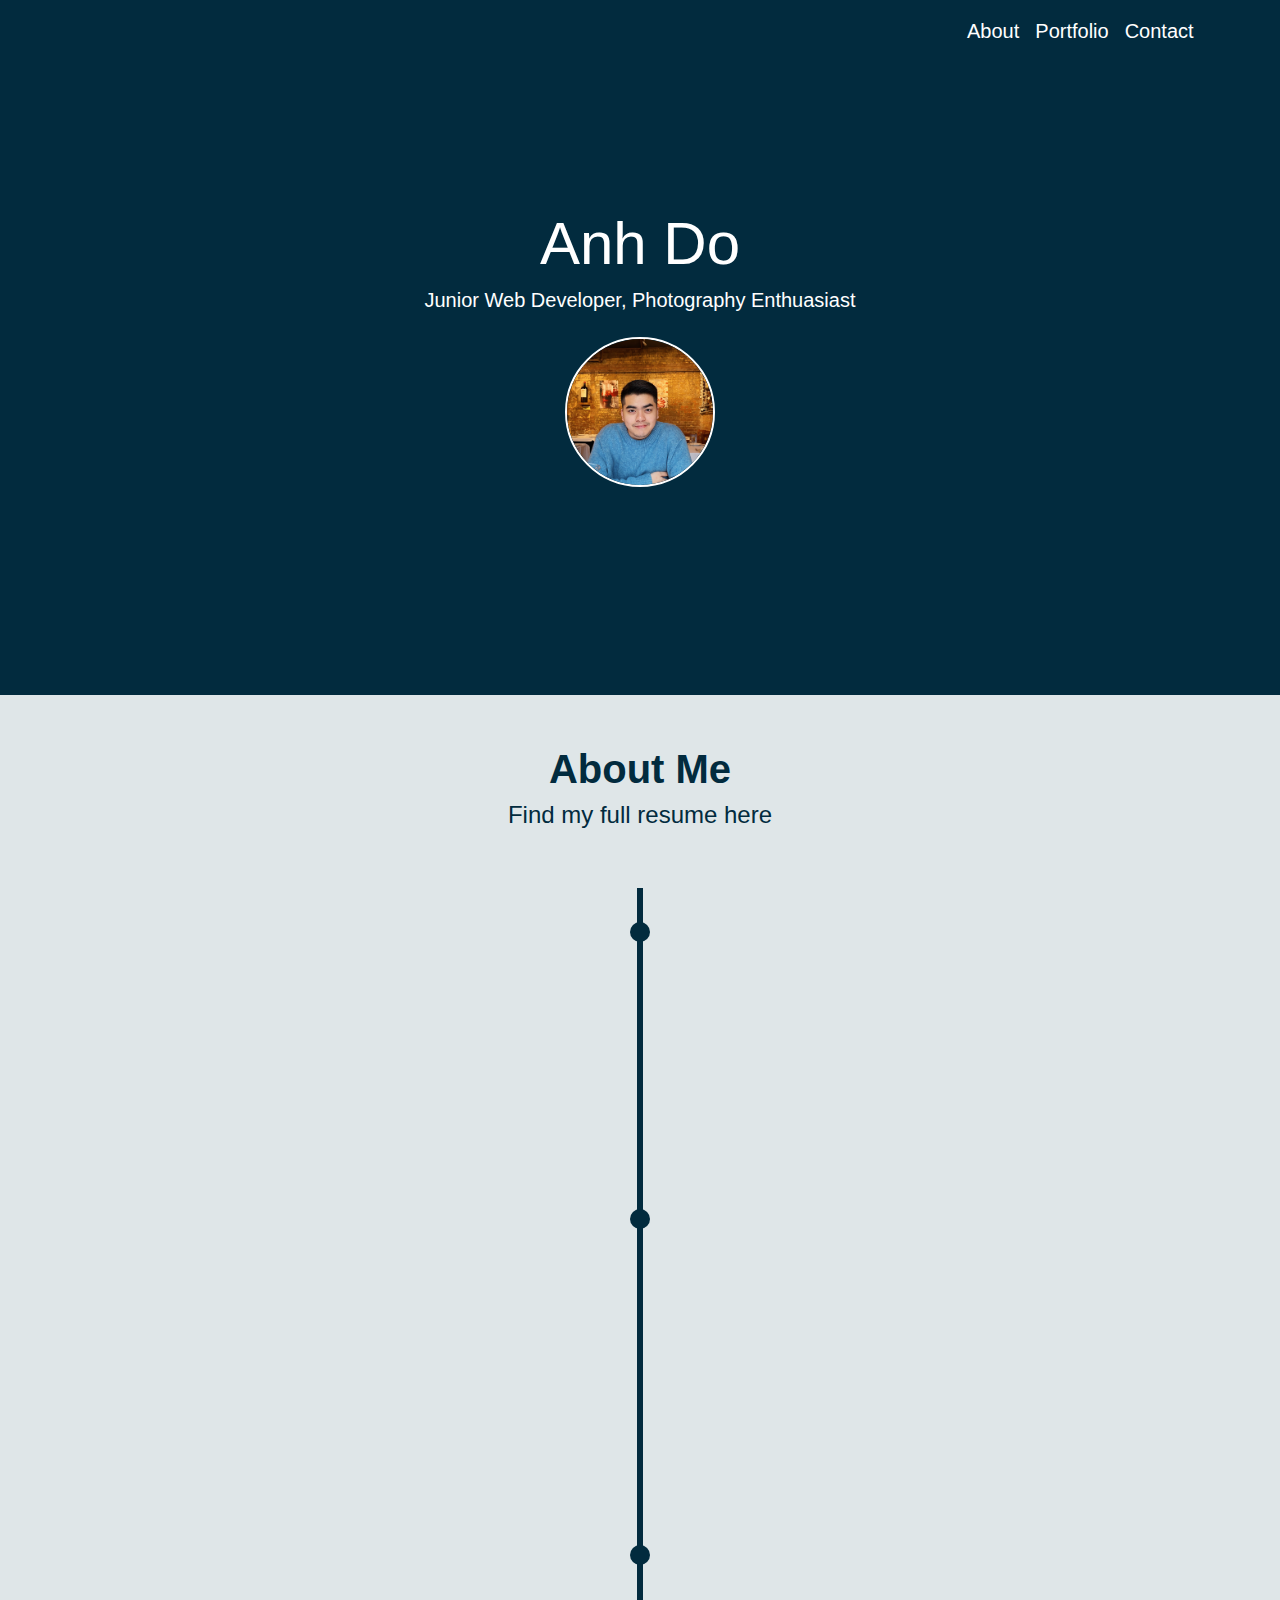
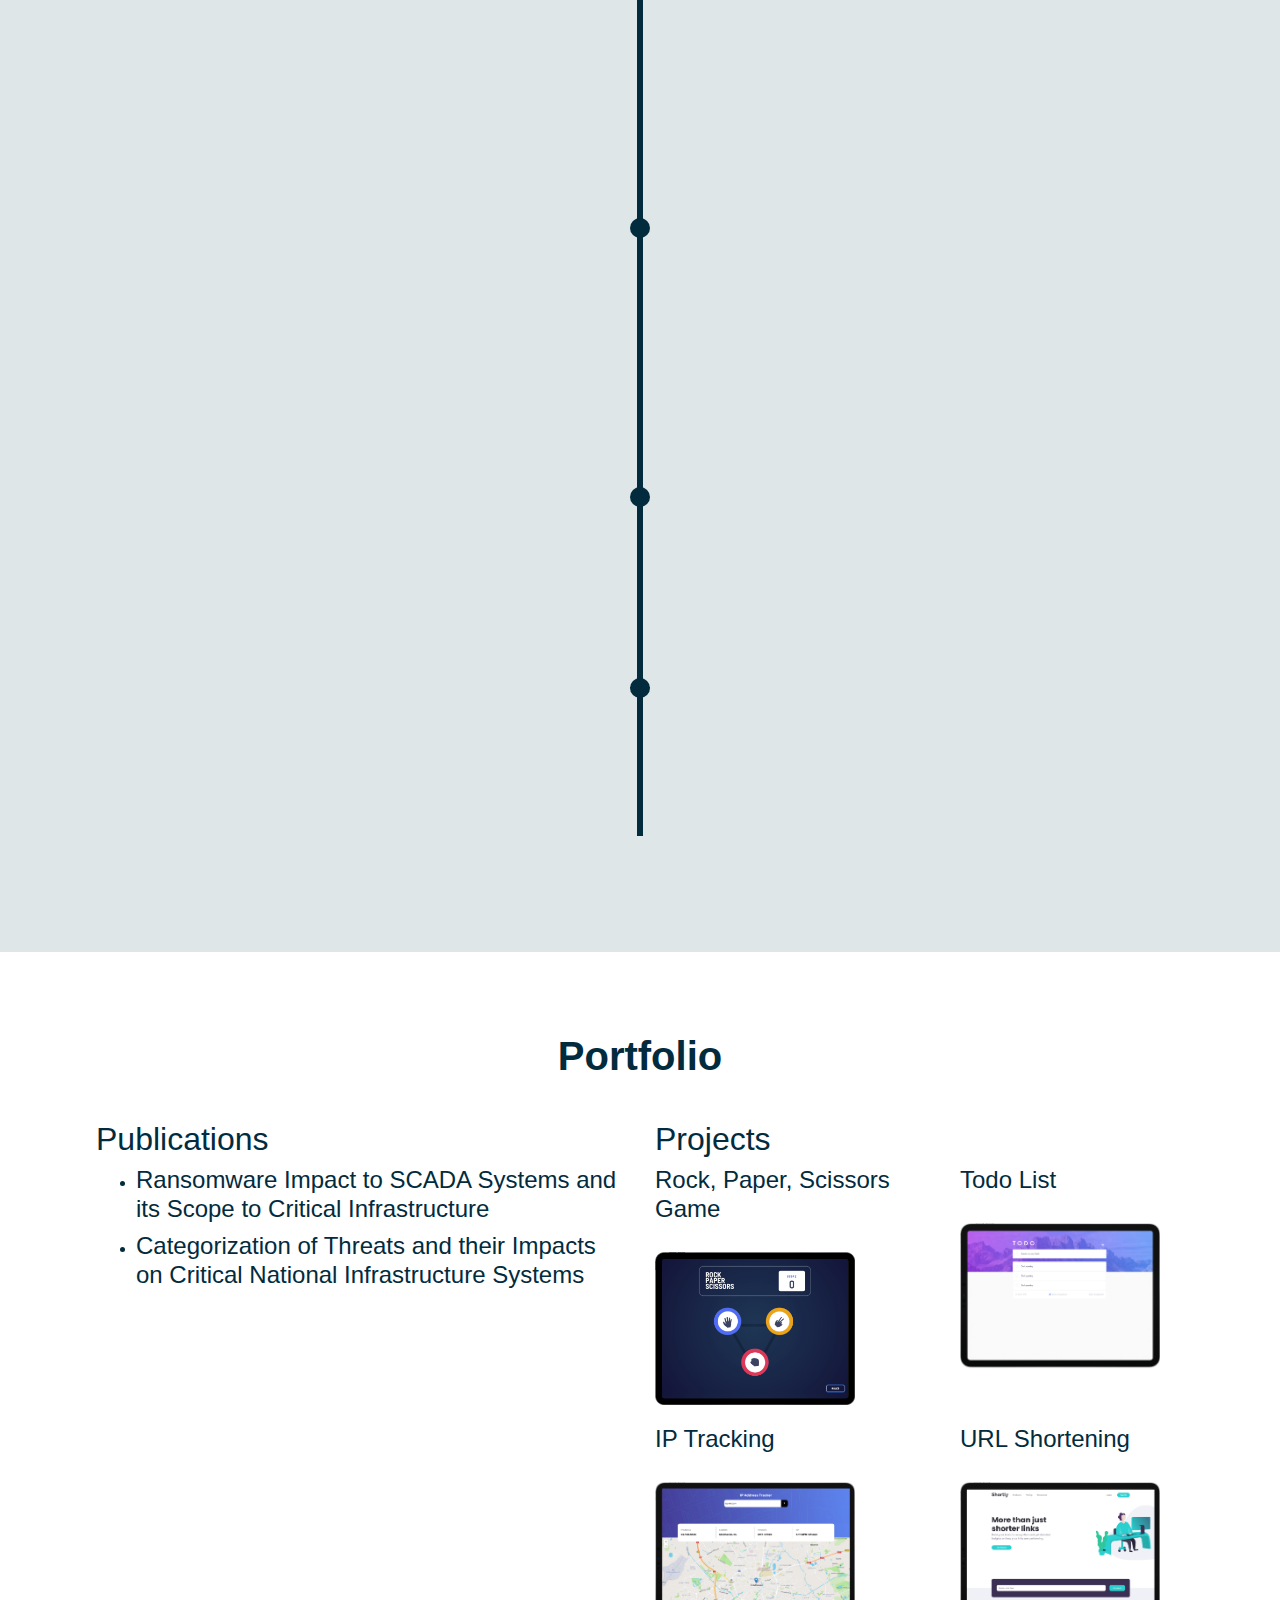
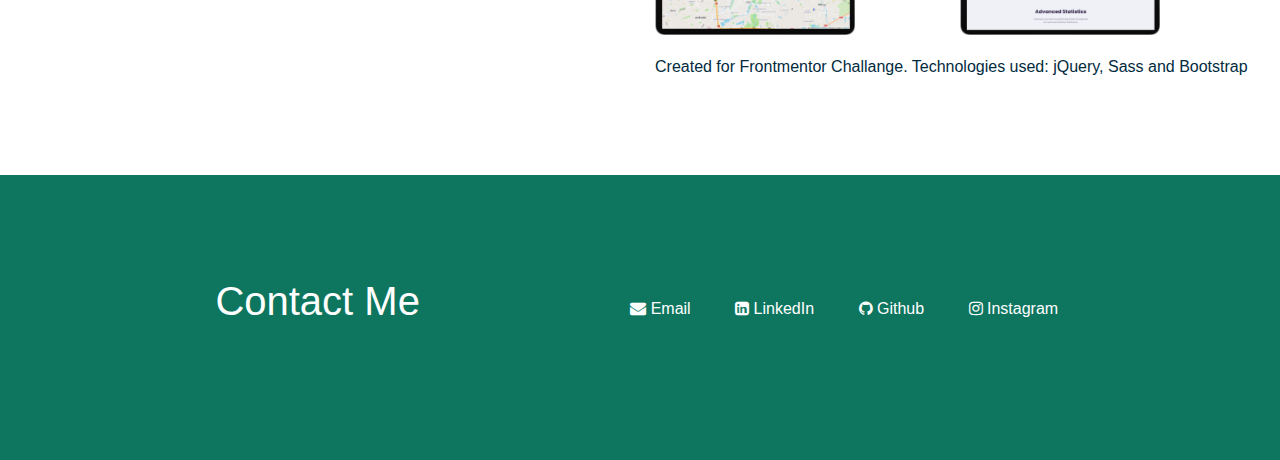
==== index.html @ 5423fd79 "Initial commit" ====
<!DOCTYPE html>
<html lang="en">

<head>
    <meta charset="UTF-8">
    <meta name="viewport" content="width=device-width, initial-scale=1.0"> <!-- displays site properly based on user's device -->

    <link rel="icon" type="image/png" sizes="32x32" href="./images/favicon-32x32.png">


    <link rel="stylesheet" href="https://stackpath.bootstrapcdn.com/bootstrap/4.3.1/css/bootstrap.min.css" integrity="sha384-ggOyR0iXCbMQv3Xipma34MD+dH/1fQ784/j6cY/iJTQUOhcWr7x9JvoRxT2MZw1T" crossorigin="anonymous">

    <link rel="stylesheet" type="text/css" href="style.css">

    <script src="https://code.jquery.com/jquery-3.3.1.slim.min.js" integrity="sha384-q8i/X+965DzO0rT7abK41JStQIAqVgRVzpbzo5smXKp4YfRvH+8abtTE1Pi6jizo" crossorigin="anonymous"></script>
    <script src="https://cdnjs.cloudflare.com/ajax/libs/popper.js/1.14.7/umd/popper.min.js" integrity="sha384-UO2eT0CpHqdSJQ6hJty5KVphtPhzWj9WO1clHTMGa3JDZwrnQq4sF86dIHNDz0W1" crossorigin="anonymous"></script>
    <script src="https://stackpath.bootstrapcdn.com/bootstrap/4.3.1/js/bootstrap.min.js" integrity="sha384-JjSmVgyd0p3pXB1rRibZUAYoIIy6OrQ6VrjIEaFf/nJGzIxFDsf4x0xIM+B07jRM" crossorigin="anonymous"></script>

    <script src="script.js"></script>
    <script src="jquery-3.5.1.js"></script>
    <link rel="stylesheet" href="https://maxcdn.bootstrapcdn.com/font-awesome/4.4.0/css/font-awesome.min.css">

    <!--Font-->
    <link href="https://fonts.googleapis.com/css?family=Barlow+Condensed:400,700&display=swap" rel="stylesheet">
    <link href="https://fonts.googleapis.com/css?family=Barlow&display=swap" rel="stylesheet">

    <title>Anh Do</title>


</head>



<body>
    <header>

        <nav class="navbar navbar-expand-lg navbar-dark fixed-top" id="menu">
            <a class="navbar-brand d-none" id="logo-name" href="#">Anh Do</a>
            <button class="navbar-toggler collapsed" type="button" data-toggle="collapse" data-target="#menuBar" aria-controls="navbarNav" aria-expanded="false" aria-label="Toggle navigation">
                <span class="icon-bar top-bar"></span>
                <span class="icon-bar middle-bar"></span>
                <span class="icon-bar bottom-bar"></span>
            </button>
            <div class="collapse navbar-collapse" id="menuBar">
                <ul class="navbar-nav ml-auto">
                    <li class="nav-item active">
                        <a class="nav-link" href="#about">About</a>
                    </li>
                    <li class="nav-item active">
                        <a class="nav-link" href="#portfolio">Portfolio</a>
                    </li>

                    <li class="nav-item active pricing">
                        <a class="nav-link" href="#contact">Contact</a>
                    </li>

                </ul>
            </div>
        </nav>
    </header>

    <div class="container-fluid">
        <div class="row top">
            <div class="col-md-12">
                <h1 class="text-center">Anh Do</h1>
                <h5 class="text-center">Junior Web Developer, Photography Enthuasiast</h5>
                <img class="img-responsive" id="myself" src="images/personal.JPG">
            </div>
        </div>

        <div id="about" class="row mid">
            <div class="col-md-12">
                <h1 class="text-center">About Me</h1>
                <h4 class="text-center">Find my full resume <a class="clickable" href="/document/ANHDO-CV.pdf">here</a></h4>
                <section class="timeline">
                    <ul>
                        <li>
                            <div>
                                <h4><i class="fa fa-briefcase"></i> IT Intern, Moot Design (2019 - Current)
                                </h4>
                                <p>Front-end web development using Wordpress, HTML, CSS and Javascript.<br>
                                    Back-end web development using PHP.<br>
                                    Carry out design research for clients projects.<br>
                                    Use Adobe Illustrator and Adobe InDesign to edit posters.</p>
                            </div>
                        </li>
                        <li>
                            <div>
                                <h4><i class="fa fa-briefcase"></i> Team Leader Service, ITSU (2017-2019)
                                </h4>
                                <p>Work closing shift as Manager on Duty.<br>
                                    Restaurant catering up to 300 customers per day.<br>
                                    Responsibilities include wastage control, cash reconciliation, handling customer complaints and ensuring great customer service.<br>
                                    Ensure team stays motivated and standards set by Head Office are implemented.<br>
                                    Balancing between job and academic studies.
                                </p>
                            </div>
                        </li>
                        <li>
                            <div>
                                <h4><i class="fa fa-graduation-cap"></i> Master of Science Cyber Security with Advanced Practice, Northumbria University (2017-2019)</h4>
                                <p>Achieved Distinction with modules including: Information Assurance and Risk Management, Wireless Networks and Security and Ethical Hacking.</p>
                            </div>
                        </li>
                        <li>
                            <div>
                                <h4><i class="fa fa-graduation-cap"></i> Bachelor of Engineering Computer Science, University of York (2014-2017)
                                </h4>
                                <p>Achieved 2:1 with modules including: Software Engineering, Vision and Graphics and Computer Vision Final Year project: A Comparison of Stereo Matching Algorithms.
                                </p>
                            </div>
                        </li>
                        <li>
                            <div>
                                <h4><i class="fa fa-graduation-cap"></i> A-Level, St. Andrew’s College Cambridge (2012-2014)
                                </h4>
                                <p>Achieved A in Mathematics, C in Further Mathematics and C in Economics.
                                </p>
                            </div>
                        </li>
                        <li>
                            <div>
                                <h4><i class="fa fa-graduation-cap"></i> GCSE, St. Andrew’s College Cambridge (2010-2012)
                                </h4>
                                <p>Mathematics, Additional Science, History, Economics, ICT and Arts.
                                </p>
                            </div>
                        </li>
                    </ul>
                </section>

            </div>

        </div>

        <div class="row bottom">
            <div class="col-md-12">
                <h1 class="text-center">Portfolio</h1>
                <div class="row" id="portfolio">
                    <div class="col-md-6 col-12" id="research">
                        <h2>Publications</h2>
                        <ul>
                            <li>
                                <h4><a class="clickable" href="https://ieeexplore.ieee.org/document/8688299">Ransomware Impact to SCADA Systems and its Scope to Critical Infrastructure</a></h4>

                            </li>

                            <li>
                                <h4><a class="clickable" href="https://ieeexplore.ieee.org/document/8688015">Categorization of Threats and their Impacts on Critical National Infrastructure Systems</a></h4>
                            </li>

                        </ul>
                    </div>

                    <div class="col-md-6 col-12">
                        <h2>Projects</h2>
                        <div class="project-container">
                            <div>
                                <a class="clickable" href="https://github.com/hoanganhbeo96/rock-paper-scissors">
                                    <h4>Rock, Paper, Scissors Game</h4>
                                </a>
                                <a class="clickable" href="rock-paper-scissors/index.html"><img class="project" src="images/rps.png"></a>
                                
                            </div>
    
    
                            <div>
                                <a class="clickable" href="https://github.com/hoanganhbeo96/todo-main-app">
                                    <h4>Todo List</h4>
                                </a>
                                <a class="clickable" href="todo-app-main/index.html"><img class="project" src="images/todo.png"></a>
                            </div>
    
                            <div>
                                <a class="clickable" href="https://github.com/hoanganhbeo96/ip-address-tracker-master">
                                    <h4>IP Tracking</h4>
                                </a>
                                <a class="clickable" href="ip-address-tracker-master/index.html"><img class="project" src="images/ip-address.png"></a>
                            </div>
    
                            <div>
                                <a class="clickable" href="https://github.com/hoanganhbeo96/url-shortening-api-master">
                                    <h4>URL Shortening</h4>
                                </a>
                                <a class="clickable" href="url-shortening-api-master/index.html"><img class="project" src="images/url-shortening.png"></a>
                            </div>
                        </div>



                        <p>Created for Frontmentor Challange. Technologies used: jQuery, Sass and Bootstrap</p>

                        
                    </div>

                </div>
            </div>
        </div>




    </div>
    <footer class="bounce-up animation-element">
        <div class="row" id="contact">
            <div class="col-4 col-md-5">
                <h1 class="text-center">Contact Me</h1>
            </div>
            <div class="col-8 col-md-6">
                <ul class="contact">
                    <a href="mailto:anhdo.cs.96@gmail.com">
                        <li><i class="fa fa-envelope"></i> Email</li>
                    </a>
                    <a href="https://www.linkedin.com/in/anh-do-544970118/">
                        <li><i class="fa fa-linkedin-square"></i> LinkedIn</li>
                    </a>
                    <a href="https://github.com/hoanganhbeo96">
                        <li><i class="fa fa-github"></i> Github</li>
                    </a>
                    <a href="https://www.instagram.com/funky.anh/">
                        <li><i class="fa fa-instagram"></i> Instagram</li>
                    </a>
                </ul>
            </div>
        </div>

    </footer>

</body></html>
---- style.css ----
@font-face {
    font-family: graphik;
    src: url('/fonts/Graphik-Regular.ttf');
}

@font-face {
    font-family: Noto-Sans;
    src: url('/fonts/NotoSansJP-Regular.otf');
}

@font-face {
    font-family: Noto-Sans;
    src: url('/fonts/NotoSansJP-Bold.otf');
    font-weight: bold;
}

body {
    background: #022B3E;
    color: white;
    font-family: 'Noto-Sans', sans-serif;
}

header {
    margin: 0 5em;
}

header .navbar {
    background-color: #022B3E;
    font-size: 20px;
}

header .navbar #menuBar {
    padding-right: 5%;
}

header #logo-name {
    margin-left: 60px;
}

/* Hamburger Menu */
.icon-bar {
    width: 22px;
    height: 2px;
    background-color: white;
    display: block;
    transition: all 0.2s;
    margin-top: 4px
}

.navbar-toggler {
    border: none;
    background: transparent !important;
}

/*
.navbar-toggler .top-bar {
    transform: rotate(45deg);
    transform-origin: 10% 10%;
}

.navbar-toggler .middle-bar {
    opacity: 1;
    transform: translateX(-3px);
}

.navbar-toggler .bottom-bar {
    transform: rotate(-45deg);
    transform-origin: 10% 100%;
}
*/

.navbar-toggler .top-bar {
    transform: translateX(11.5px) rotate(55deg);
    transform-origin: 10% 10%;
}

.navbar-toggler .middle-bar {
    opacity: 1;
    width: 16px;
    transform: translateX(4px) translateY(4px);
}

.navbar-toggler .bottom-bar {
    transform: translateY(2px) rotate(-55deg);
    transform-origin: 10% 100%;
}



.navbar-toggler.collapsed .top-bar {
    transform: rotate(0);

}

.navbar-toggler.collapsed .middle-bar {
    opacity: 1;
    transform: translateX(0px);
    width: 22px;
}

.navbar-toggler.collapsed .bottom-bar {
    transform: rotate(0);
}

.top {
    background: #022B3E;
    padding-top: 13rem;
    padding-bottom: 13rem;
}

.top h1 {
    /* font-family: 'graphik'; */
    font-size: 60px;
}

#myself {
    width: 150px;
    border: 2px solid white;
    border-radius: 50%;
    margin-top: 25px;
    display: block;
    margin-left: auto;
    margin-right: auto;
}

.mid {
    padding: 50px 0;
    background: #DFE6E8;
    color: #022B3E;
    overflow-x: hidden;
}

.mid h1 {
    font-weight: bold;
}

.mid a {
    color: #022B3E;
}


.bottom {
    background: #fff;
    color: #022B3E;
    padding-top: 5rem;
    padding-bottom: 5rem;
}

.bottom h1 {
    font-weight: bold;
}

footer {
    background: #0E755F;
    padding: 8% 8%;
}

a,
a:hover {
    text-decoration: none;
}

.bottom a {
    color: #022B3E !important;
}

.contact li {
    display: inline-block;
    text-align: center;
    padding: 20px;
    color: white;
}

.contact a {
    text-decoration: none;
}

.contact {
    text-align: center;
}

.contact h1 {
    font-weight: bold;
}


#about li {
    max-width: 400px;
}

.timeline ul {
    background: inherit;
    padding: 50px 0;
    left: 50%;
}

/* Timeline */
.timeline ul li {
    list-style-type: none;
    position: relative;
    width: 6px;
    margin: 0 auto;
    padding-top: 20px;
    background: #022B3E;
}

/* Circle Marker */

.timeline ul li::after {
    content: '';
    position: absolute;
    left: 50%;
    top: 34px;
    transform: translateX(-50%);
    width: 20px;
    height: 20px;
    border-radius: 50%;
    /*    background: #ee4d4d;*/
    background: inherit;
}

.timeline ul li div {
    position: relative;
    bottom: 0;
    width: 400px;
    padding: 15px;
    background: white;
    color: black;
    border-radius: 10px;
}

.timeline ul li div::before {
    content: '';
    position: absolute;
    top: 15px;
    width: 0;
    height: 0;
    border-style: solid;
}

/* Arrows */
.timeline ul li:nth-child(even) div {
    left: 45px;
}

.timeline ul li:nth-child(even) div::before {
    left: -15px;
    border-width: 8px 16px 8px 0;
    border-color: transparent #ee4d4d transparent transparent;
}

.timeline ul li:nth-child(odd) div {
    left: -439px;
}

.timeline ul li:nth-child(odd) div::before {
    right: -15px;
    border-width: 8px 0 8px 16px;
    border-color: transparent transparent transparent #ee4d4d;
}

/* Headline */
.timeline h4 {
    padding: 10px 15px;
    background: #ee4d4d;
    color: white;
    margin: -15px -15px 0 -15px;
    border-radius: 10px 10px 0 0;
}

.timeline p {
    padding-top: 15px;
    font-family: 'Barlow', sans-serif;
}




/* Timeline animation */

.timeline ul li::after {
    transition: background .5s ease-in-out;
}

.timeline ul li.in-view::after {
    background: #75BD23;
}

.timeline ul li div {
    visibility: hidden;
    opacity: 0;
    transition: all .5s ease-in-out;
}

.timeline ul li:nth-child(even) div {
    transform: translate3d(200px, 0, 0);
}

.timeline ul li:nth-child(odd) div {
    transform: translate3d(-200px, 0, 0);
}

.timeline ul li.in-view div {
    transform: none;
    visibility: visible;
    opacity: 1;
}


#portfolio {
    margin-top: 40px;
}

#research {
    padding-left: 6em;
}

#portfolio a {
    color: white;
}

#portfolio a:hover {
    color: #e0f8eb;
}


.project {
    width: 200px;
    padding: 20px 0;
}

.project-container {
    display: grid;
    grid-template-columns: 1fr 1fr;
}




a.clickable,
a.clickable:visited {
    background-image:
        linear-gradient(transparent 2px,
            #022B3E 2px,
            #022B3E 4px,
            transparent 4px);
    background-size: 0% 6px;
    background-position: 0 bottom;
    transition: background-size 0.3s ease-in-out;
    background-repeat: no-repeat;
    padding-bottom: 4px;
}

a.clickable:hover {
    background-size: 100% 6px;
}





@media screen and (max-width: 900px) {
    .timeline ul li div {
        width: 250px;
    }

    .timeline ul li:nth-child(odd) div {
        left: -289px;
    }

    #research {
        padding-left: 20px;
        padding-bottom: 20px;
    }

    #research h4 {
        font-size: 20px;
    }

}



@media screen and (max-width: 600px) {
    .timeline ul li {
        margin-left: 20px;
    }

    .timeline ul li div {
        width: calc(100vw - 100px);
    }

    .timeline ul li:nth-child(odd) div {
        left: 45px;
    }

    .timeline ul li:nth-child(odd) div::before {
        left: -15px;
        border-width: 8px 16px 8px 0;
        border-color: transparent #F45B69 transparent transparent;
    }

    .project-container {
        grid-template-columns: 1fr;
        text-align: center;
    }

}
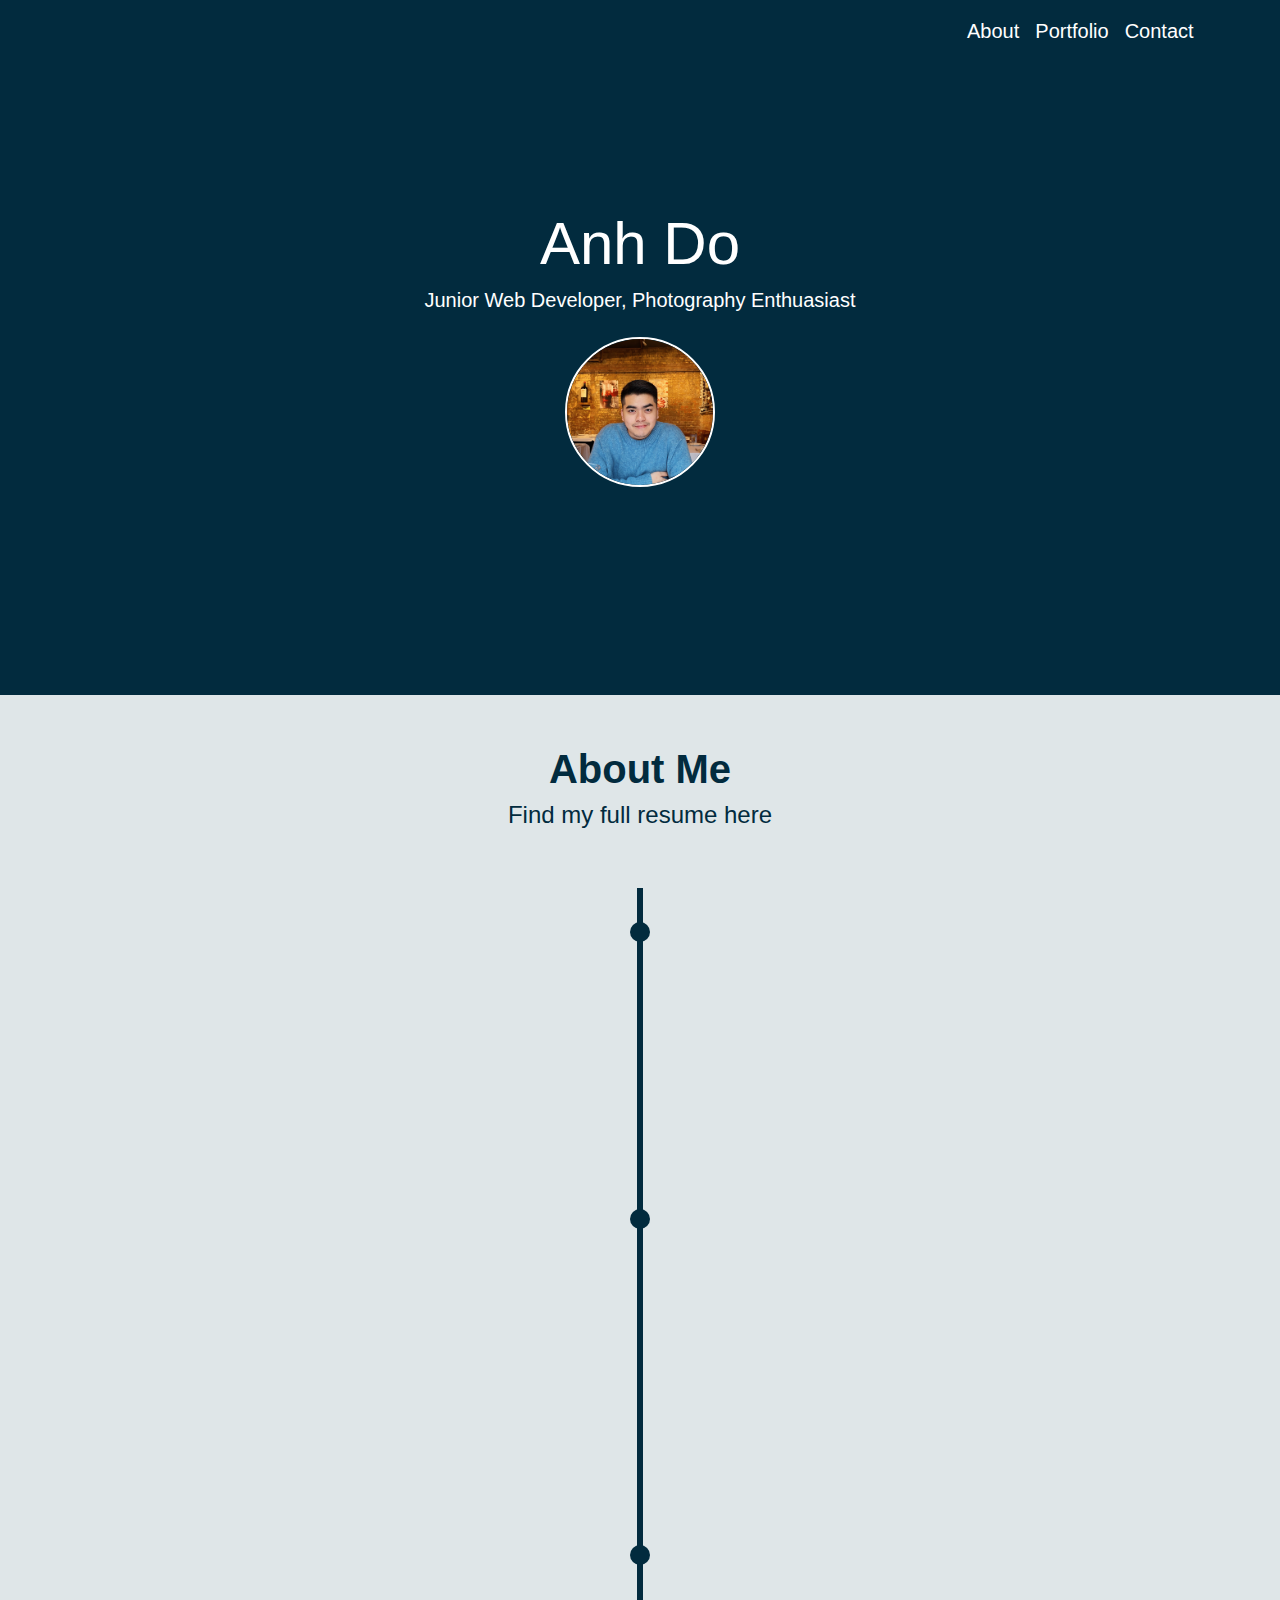
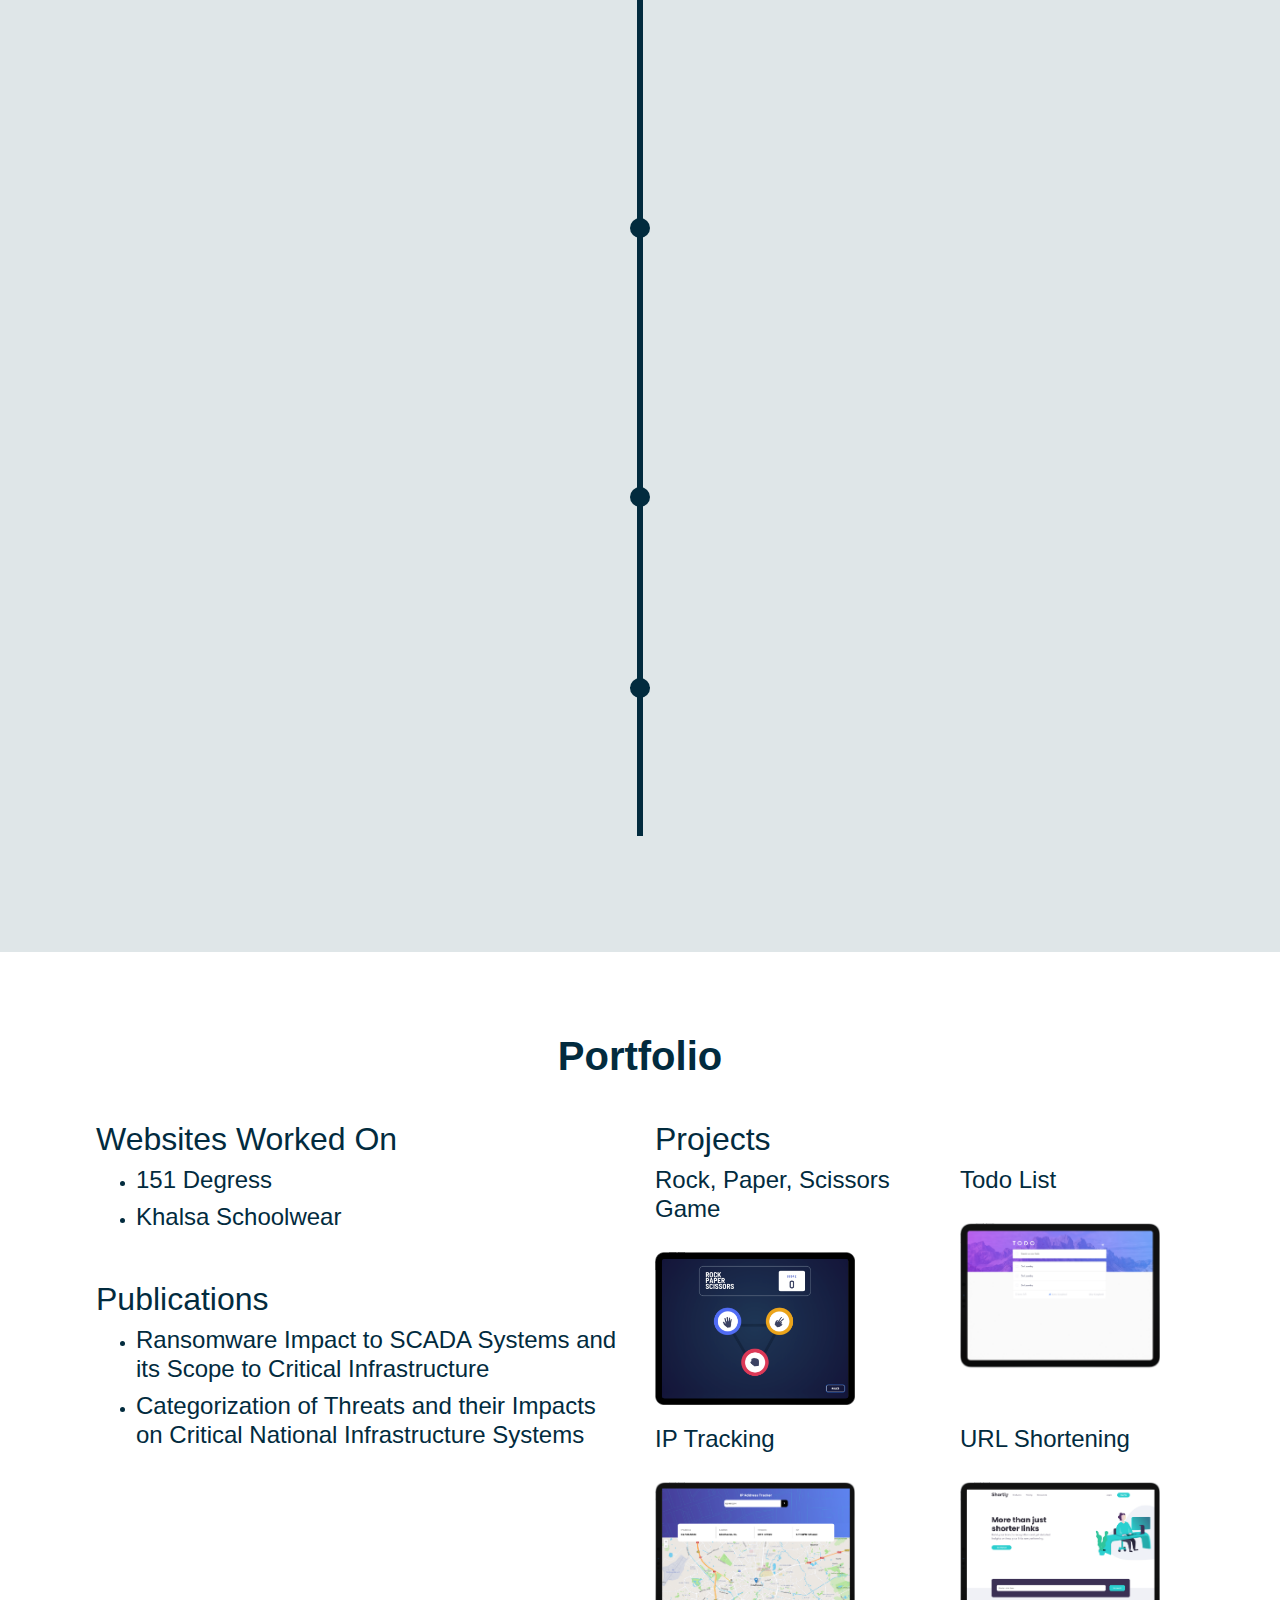
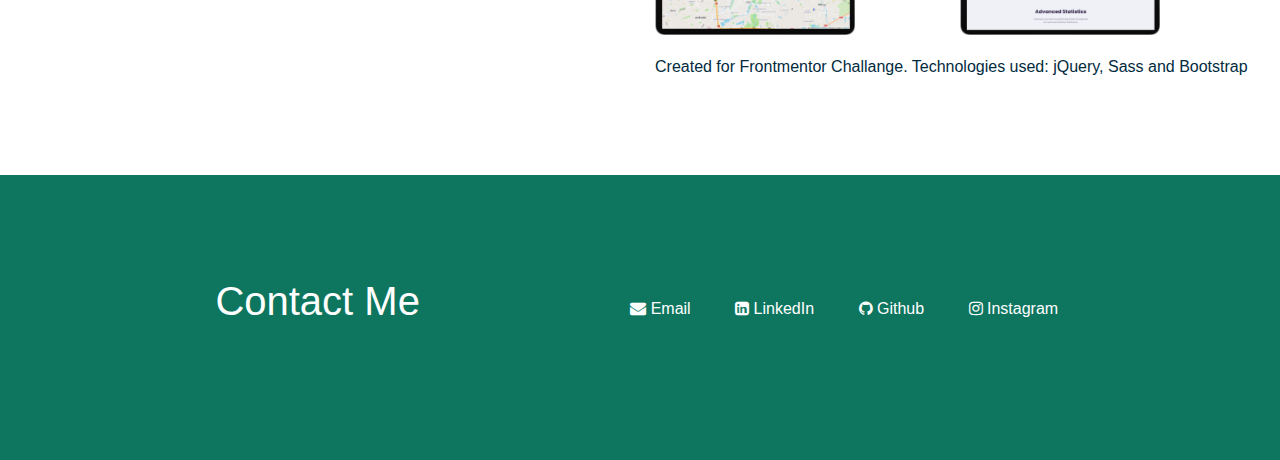
==== commit cb0332cb: "fix index.html" ====
--- a/index.html
+++ b/index.html
@@ -138,7 +138,17 @@
                 <h1 class="text-center">Portfolio</h1>
                 <div class="row" id="portfolio">
                     <div class="col-md-6 col-12" id="research">
-                        <h2>Publications</h2>
+                       <h2>Websites Worked On</h2>
+                       <ul>
+                           <li>
+                                <h4><a href="https://151degrees.co.uk" class="clickable">151 Degress</a></h4>
+                           </li>
+                           <li>
+                            <h4><a href="https://khalsaschoolwear.co.uk" class="clickable">Khalsa Schoolwear</a></h4>
+                            </li>
+                       </ul>
+                       
+                        <h2 class="mt-5">Publications</h2>
                         <ul>
                             <li>
                                 <h4><a class="clickable" href="https://ieeexplore.ieee.org/document/8688299">Ransomware Impact to SCADA Systems and its Scope to Critical Infrastructure</a></h4>
@@ -156,7 +166,7 @@
                         <h2>Projects</h2>
                         <div class="project-container">
                             <div>
-                                <a class="clickable" href="https://github.com/hoanganhbeo96/rock-paper-scissors">
+                                <a class="clickable" href="https://github.com/anhdodev/rock-paper-scissors">
                                     <h4>Rock, Paper, Scissors Game</h4>
                                 </a>
                                 <a class="clickable" href="rock-paper-scissors/index.html"><img class="project" src="images/rps.png"></a>
@@ -165,24 +175,24 @@
     
     
                             <div>
-                                <a class="clickable" href="https://github.com/hoanganhbeo96/todo-main-app">
+                                <a class="clickable" href="https://github.com/anhdodev/todo-main-app">
                                     <h4>Todo List</h4>
                                 </a>
-                                <a class="clickable" href="todo-app-main/index.html"><img class="project" src="images/todo.png"></a>
-                            </div>
-    
-                            <div>
-                                <a class="clickable" href="https://github.com/hoanganhbeo96/ip-address-tracker-master">
+                                <a class="clickable" href="todo-app/index.html"><img class="project" src="images/todo.png"></a>
+                            </div>
+    
+                            <div>
+                                <a class="clickable" href="https://github.com/anhdodev/ip-address">
                                     <h4>IP Tracking</h4>
                                 </a>
-                                <a class="clickable" href="ip-address-tracker-master/index.html"><img class="project" src="images/ip-address.png"></a>
-                            </div>
-    
-                            <div>
-                                <a class="clickable" href="https://github.com/hoanganhbeo96/url-shortening-api-master">
+                                <a class="clickable" href="ip-address-tracker/index.html"><img class="project" src="images/ip-address.png"></a>
+                            </div>
+    
+                            <div>
+                                <a class="clickable" href="https://github.com/anhdodev/url-shortening">
                                     <h4>URL Shortening</h4>
                                 </a>
-                                <a class="clickable" href="url-shortening-api-master/index.html"><img class="project" src="images/url-shortening.png"></a>
+                                <a class="clickable" href="url-shortening/index.html"><img class="project" src="images/url-shortening.png"></a>
                             </div>
                         </div>
 
@@ -214,7 +224,7 @@
                     <a href="https://www.linkedin.com/in/anh-do-544970118/">
                         <li><i class="fa fa-linkedin-square"></i> LinkedIn</li>
                     </a>
-                    <a href="https://github.com/hoanganhbeo96">
+                    <a href="https://github.com/anhdodev">
                         <li><i class="fa fa-github"></i> Github</li>
                     </a>
                     <a href="https://www.instagram.com/funky.anh/">
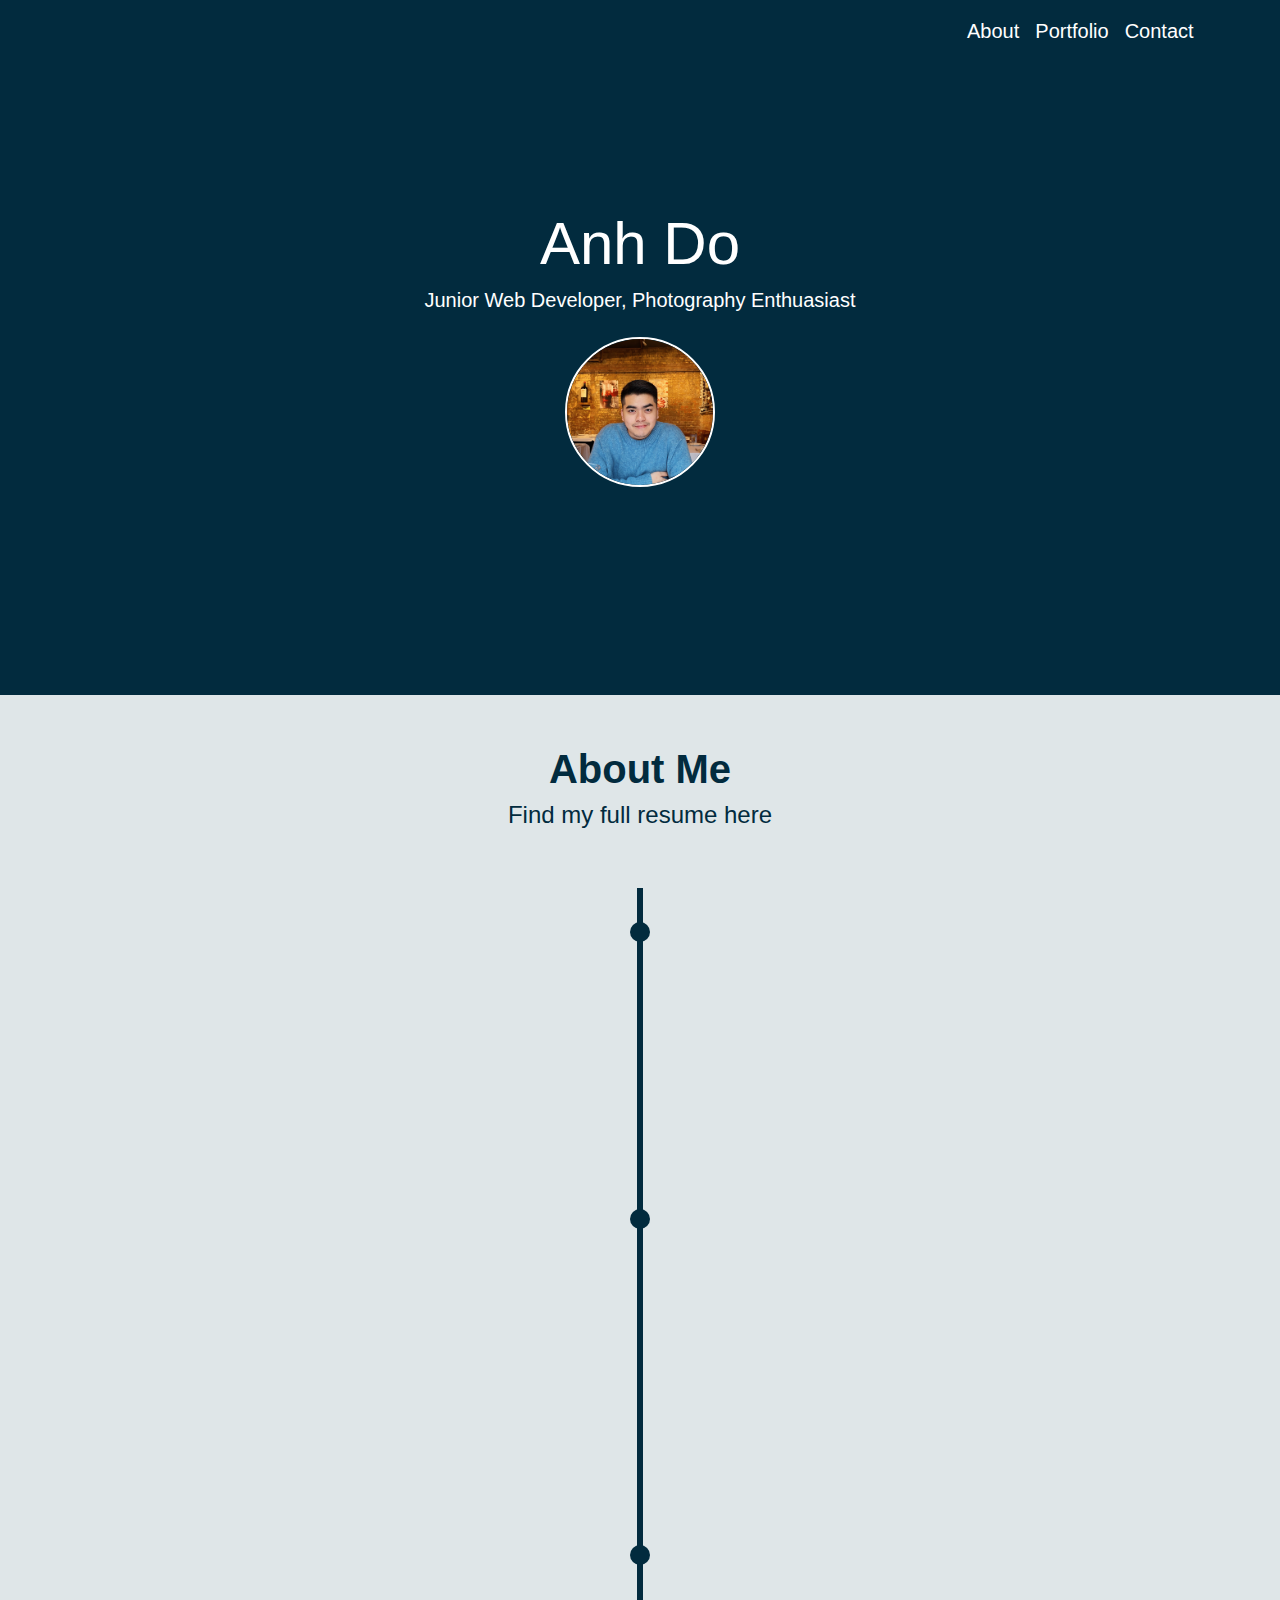
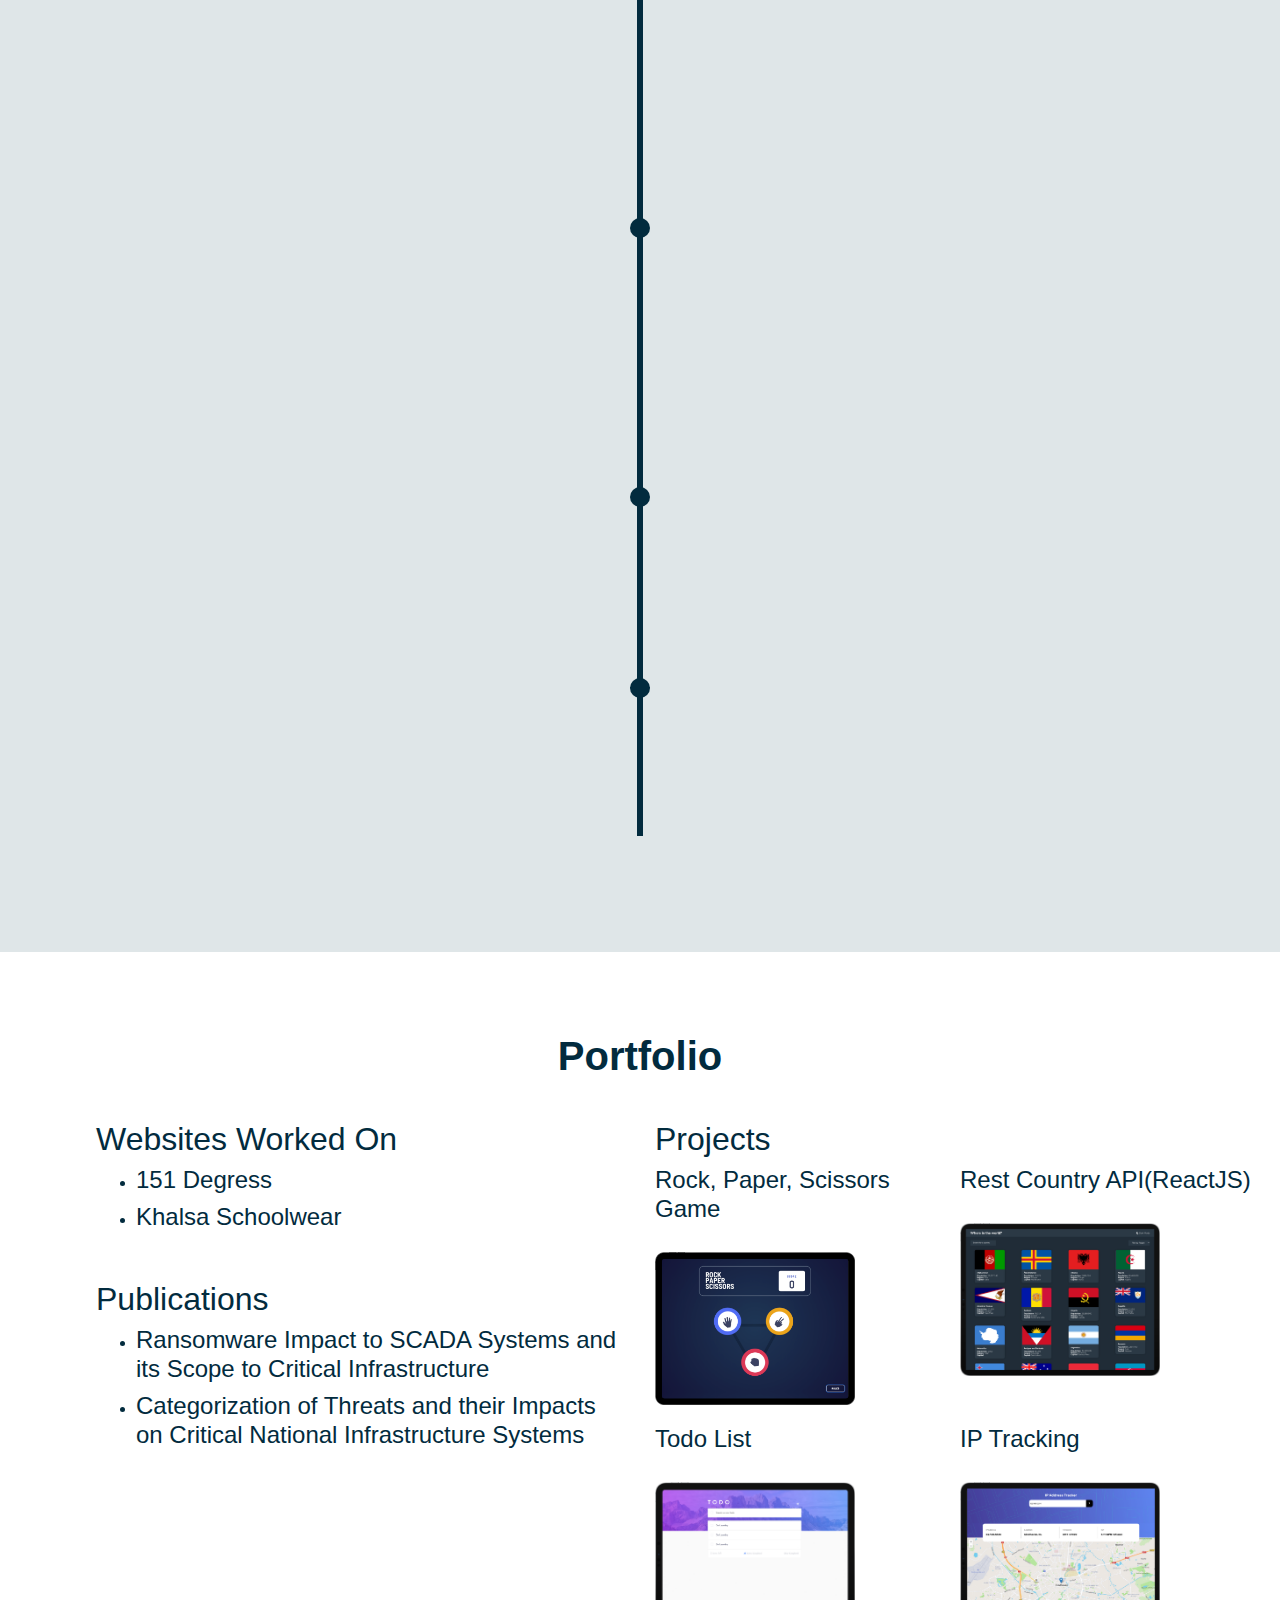
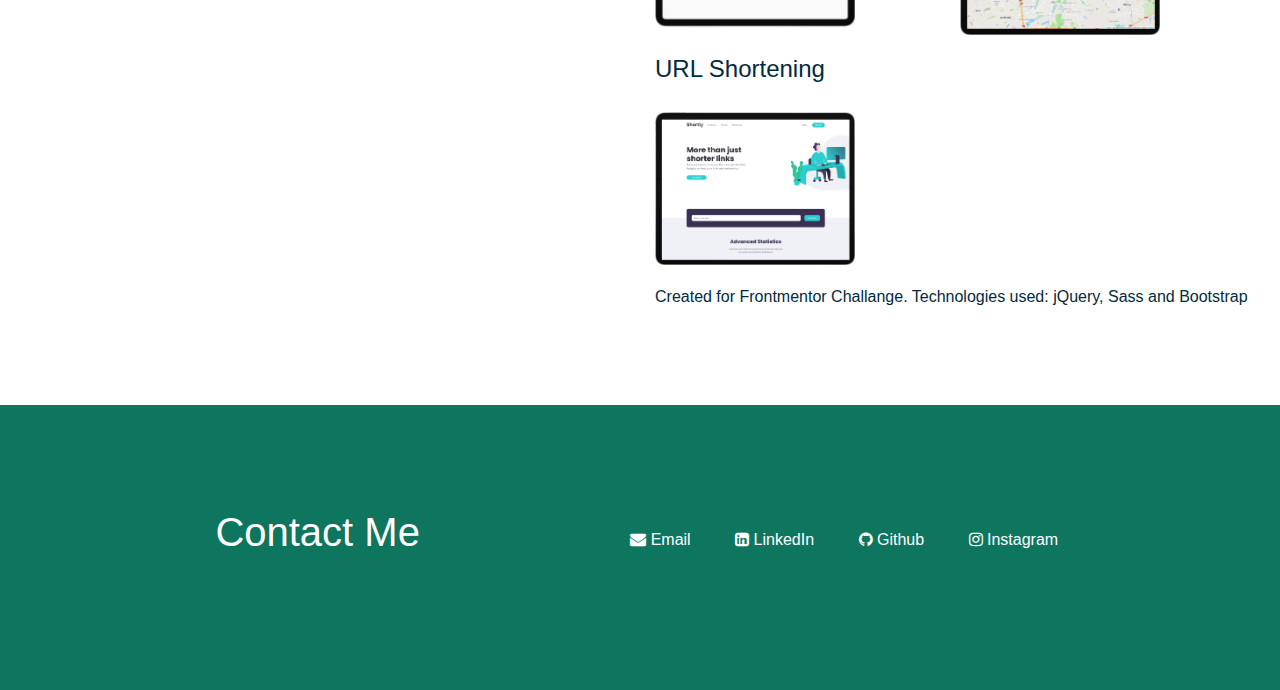
==== commit 7fa32970: "Add new project" ====
--- a/index.html
+++ b/index.html
@@ -172,6 +172,14 @@
                                 <a class="clickable" href="rock-paper-scissors/index.html"><img class="project" src="images/rps.png"></a>
                                 
                             </div>
+                            
+                            <div>
+                                <a class="clickable" href="https://github.com/anhdodev/restcountry">
+                                    <h4>Rest Country API(ReactJS)</h4>
+                                </a>
+                                <a class="clickable" href="https://restcountry.vercel.app"><img class="project" src="images/restcountry.png"></a>
+                                
+                            </div>
     
     
                             <div>
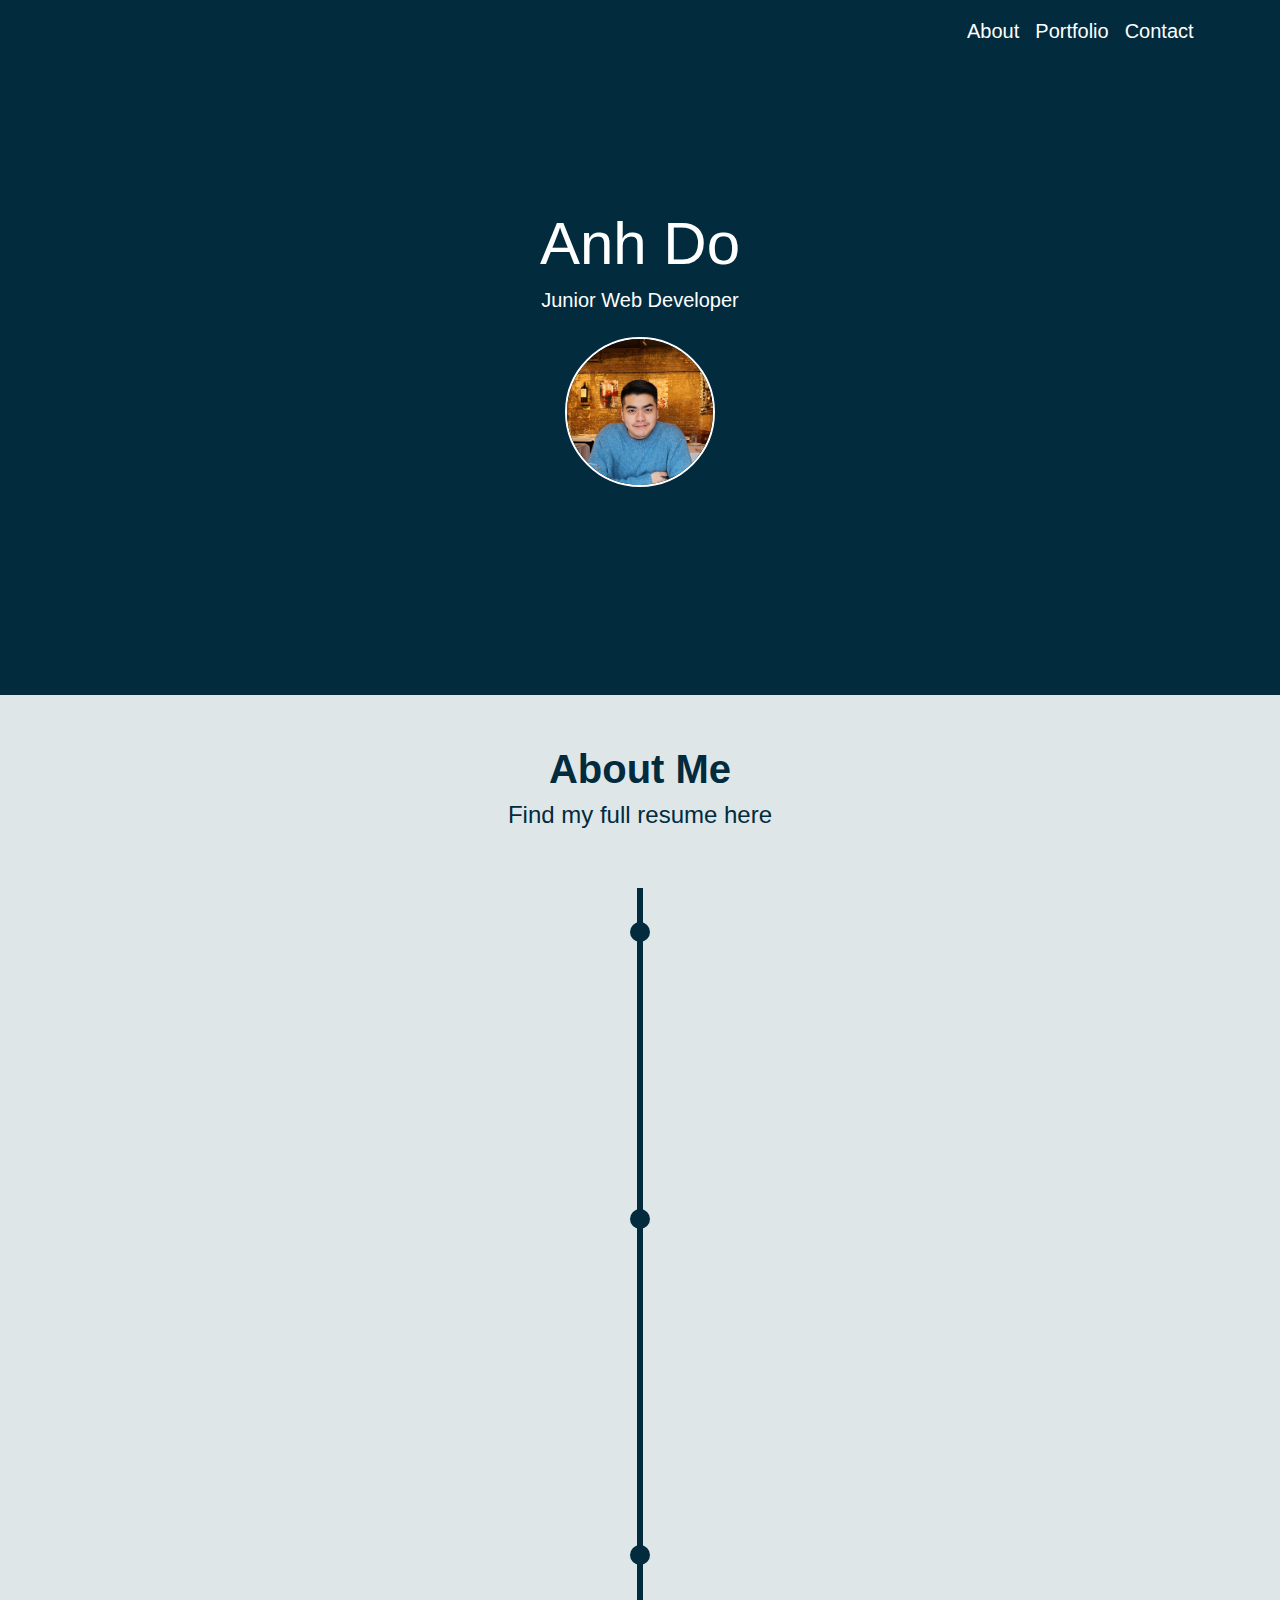
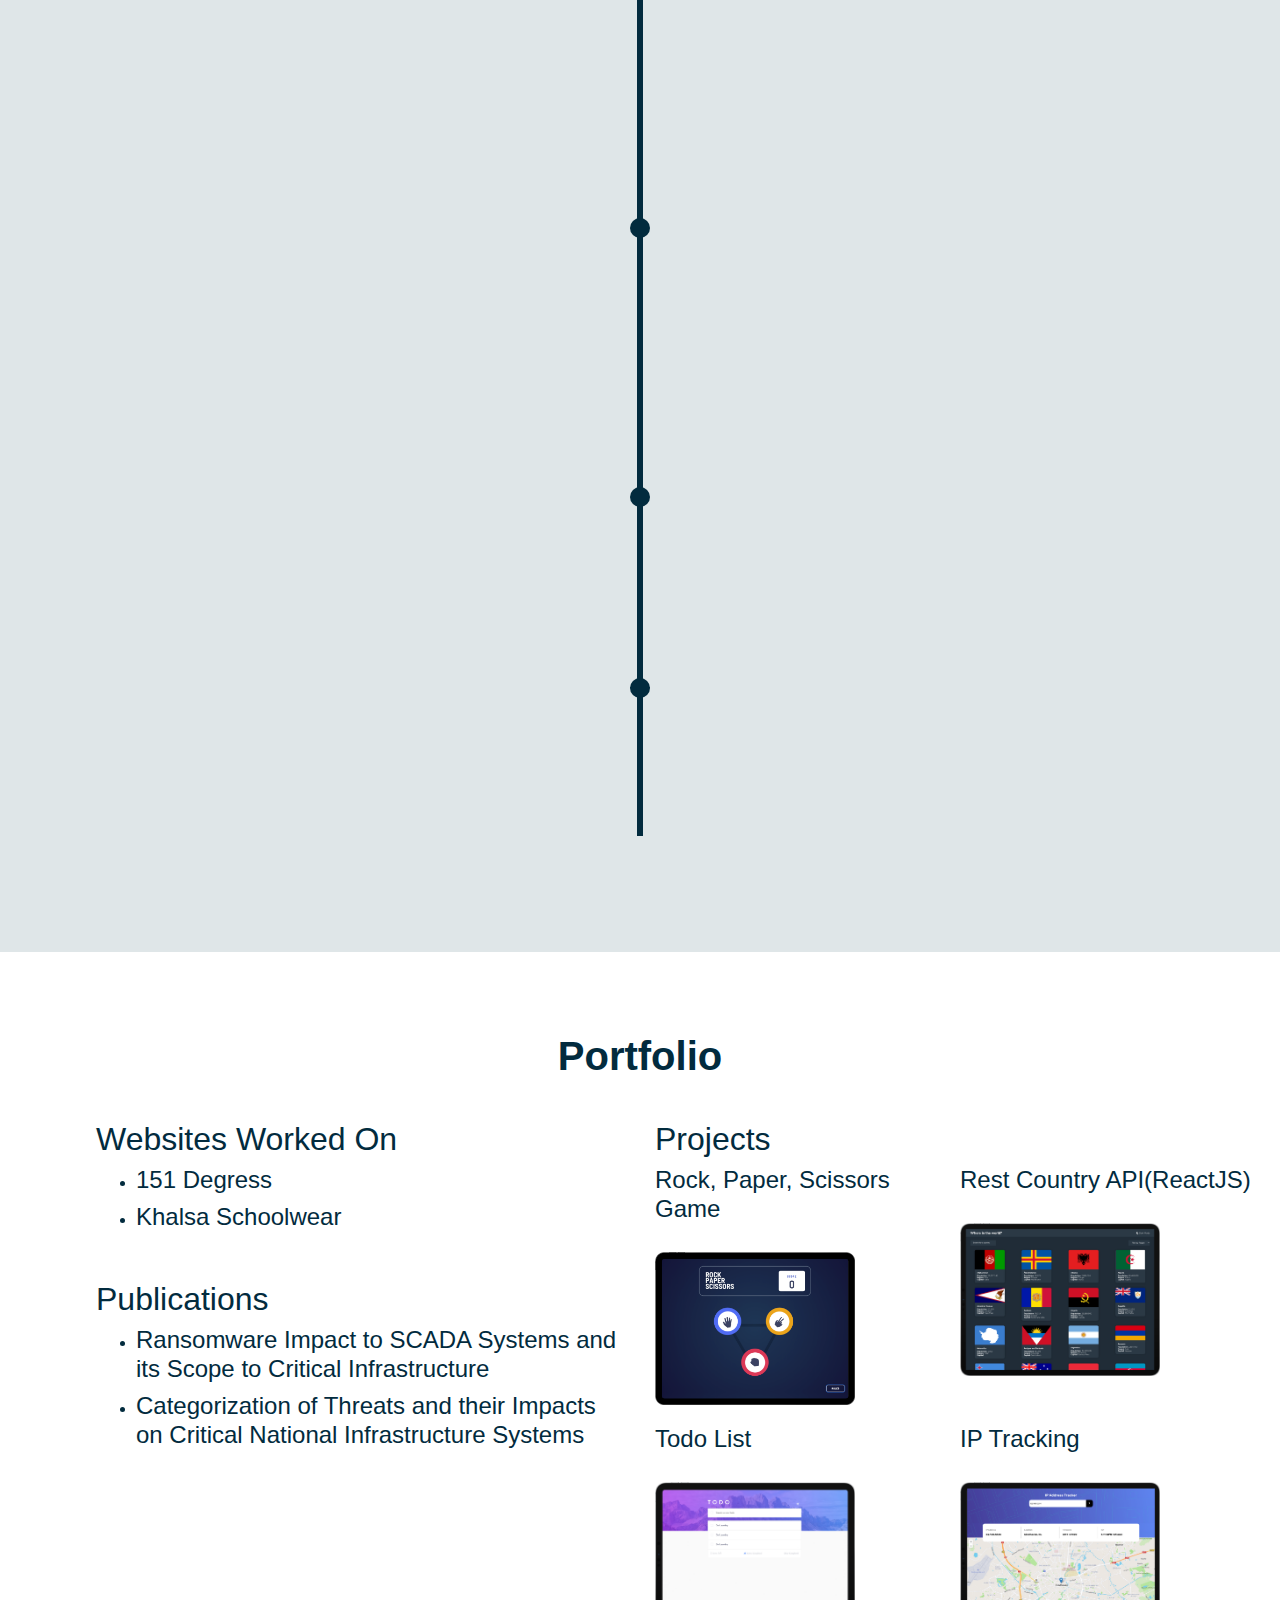
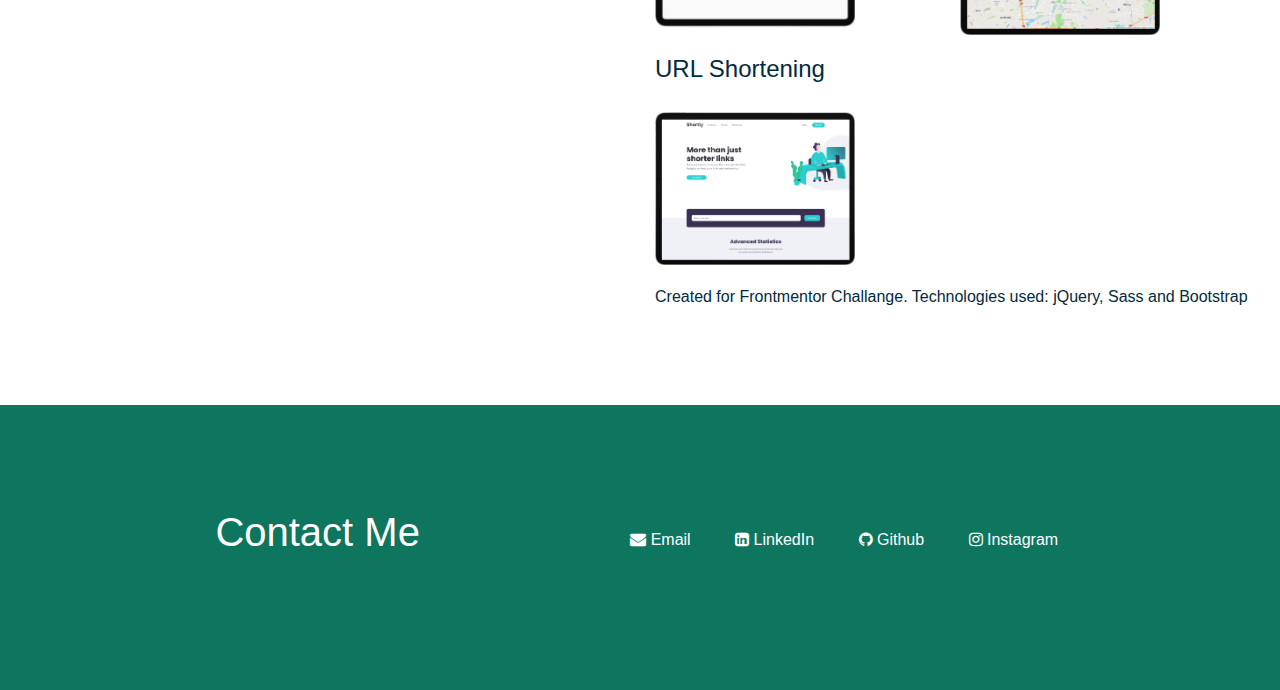
==== commit 5e2ed794: "RT-1 change homepage text" ====
--- a/index.html
+++ b/index.html
@@ -63,7 +63,7 @@
         <div class="row top">
             <div class="col-md-12">
                 <h1 class="text-center">Anh Do</h1>
-                <h5 class="text-center">Junior Web Developer, Photography Enthuasiast</h5>
+                <h5 class="text-center">Junior Web Developer</h5>
                 <img class="img-responsive" id="myself" src="images/personal.JPG">
             </div>
         </div>
